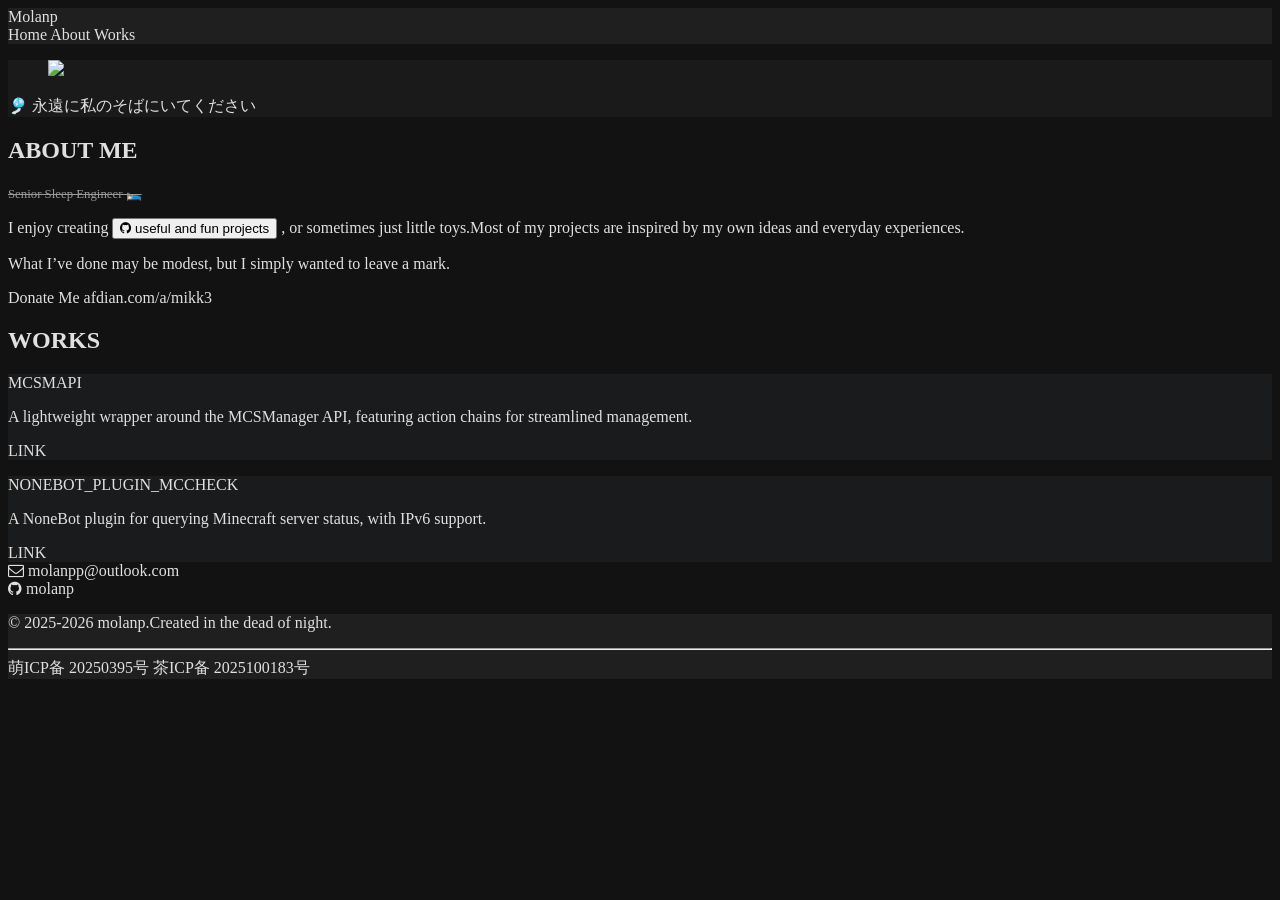
==== index.html @ 1d0974db "Fixed homepage layout issues" ====
<!DOCTYPE html>
<html lang="zh">

<head>
  <meta charset="UTF-8">
  <meta name="viewport" content="width=device-width, initial-scale=1">
  <title>Molanp's Homepage</title>
  <meta name="description" content="小依的个人主页.molanp's personal homepage" />
  <meta name="keywords" content="小依, 全栈, 宅属性, molanp" />
  <meta name="author" content="molanp" />
  <meta name="language" content="en-us" />
  <link rel="canonical" href="https://awkchan.top/" />
  <link href="//cdnjs.cloudflare.com/ajax/libs/bulma/1.0.4/css/bulma.min.css" rel="stylesheet">
  <link rel="stylesheet" href="//cdnjs.cloudflare.com/ajax/libs/font-awesome/4.7.0/css/font-awesome.min.css">
  <style>
    body {
      background-color: #121212;
      color: #e0e0e0;
    }
    .navbar, #navbar, .footer {
      background-color: #1f1f1f;
    }
    .navbar-item, .navbar-link {
      color: #e0e0e0 !important;
    }
    .hero {
      background-color: #1a1a1a;
    }
    .card {
      background: #1a1b1c;
      color: #e0e0e0;
    }
    .box {
      background-color: #1f1f1f;
      color: #e0e0e0;
    }
    p:hover {
      transform: rotate(1deg);
    }
    del {
      color: #999999;
      font-size: 0.8rem;
    }
    .button {
      vertical-align: text-medium;
    }
    a {
      color: inherit;
      text-decoration: inherit;
    }
  </style>
</head>

<body class="has-navbar-fixed-top">
  <nav class="navbar is-transparent is-fixed-top">
    <div class="navbar-brand">
      <span class="navbar-item">Molanp</span>
      <div class="navbar-burger js-burger" data-target="navbar">
        <span></span><span></span><span></span>
      </div>
    </div>
    <div id="navbar" class="navbar-menu">
      <div class="navbar-start">
        <a class="navbar-item" href="#home">Home</a>
        <a class="navbar-item" href="#about">About</a>
        <a class="navbar-item" href="#works">Works</a>
      </div>
    </div>
  </nav>

  <!-- 首页 -->
  <section id="home" class="hero is-fullheight-with-navbar">
    <div class="hero-body">
      <div class="container has-text-centered">
        <figure class="image is-128x128 is-inline-block">
          <img class="is-rounded" src="https://avatars.githubusercontent.com/u/104612722">
        </figure>
        <p class="has-text-grey-light">🎐  永遠に私のそばにいてください</p>
      </div>
    </div>
  </section>

  <!-- 关于我 -->
  <section id="about" class="section">
    <div class="container content">
      <h2 class="title has-text-light">ABOUT ME</h2>
      <p><del>Senior Sleep Engineer 🛌</del></p>
      <p>I enjoy creating
      <button class="button is-dark is-small">
        <span class="icon">
          <i class="fa fa-github"></i>
        </span>
        <a href="https://github.com/molanp?tab=repositories">useful and fun projects</a>
      </button>
      , or sometimes just little toys.Most of my projects are inspired by my own ideas and everyday experiences.</p>
      <p>What I’ve done may be modest, but I simply wanted to leave a mark.</p>
      <p>
        <span class="tag is-dark">Donate Me&nbsp;<a href="//afdian.com/a/mikk3">afdian.com/a/mikk3</a></span>
      </p>
    </div>
  </section>

  <section id="works" class="section">
    <div class="container content">
      <h2 class="title has-text-light">WORKS</h2>
      <div class="columns is-multiline">
        <div class="column is-one-third">
          <div class="card">
            <div class="card-content">
              <p class="title is-6 has-text-light">MCSMAPI</p>
              <p class="has-text-grey-light">A lightweight wrapper around the MCSManager API, featuring action chains for streamlined management.</p>
            </div>
            <footer class="card-footer">
              <a href="//github.com/molanp/mcsmapi" class="card-footer-item">LINK</a>
            </footer>
          </div>
        </div>
        <div class="column is-one-third">
          <div class="card">
            <div class="card-content">
              <p class="title is-6 has-text-light">NONEBOT_PLUGIN_MCCHECK</p>
              <p class="has-text-grey-light">A NoneBot plugin for querying Minecraft server status, with IPv6 support.</p>
            </div>
            <footer class="card-footer">
              <a href="//github.com/molanp/nonebot_plugin_mccheck" class="card-footer-item">LINK</a>
            </footer>
          </div>
        </div>
      </div>
    </div>
  </section>

  <section class="section">
    <div class="container">
        <span class="icon-text">
          <span class="icon">
            <i class="fa fa-envelope-o"></i>
          </span>
          <a href="mailto:molanpp@outlook.com">molanpp@outlook.com</a>
        </span>
        <br>
        <span class="icon-text">
          <span class="icon">
            <i class="fa fa-github"></i>
          </span>
          <a href="//github.com/molanp">molanp</a>
        </span>
    </div>
  </section>

  <!-- Footer -->
  <footer class="footer">
    <div class="content is-small has-text-centered">
      <p>© 2025-2026 molanp.Created in the dead of night.</p>
      <hr>
      <a
          href="//icp.gov.moe/?keyword=20250395"
          target="_blank"
          rel="noopener"
          class="underline"
          >萌ICP备 20250395号</a
        >
        <a
          href="//icp.redcha.cn/beian/ICP-2025100183.html"
          target="_blank"
          rel="noopener"
          class="underline"
          >茶ICP备 2025100183号</a
        >
    </div>
  </footer>

  <script>
    document.addEventListener('DOMContentLoaded', () => {
      const $navbarBurgers = Array.prototype.slice.call(document.querySelectorAll('.navbar-burger'), 0);
      $navbarBurgers.forEach(el => {
        el.addEventListener('click', () => {
          const target = el.dataset.target;
          const $target = document.getElementById(target);
          el.classList.toggle('is-active');
          $target.classList.toggle('is-active');
        });
      });
    });
  </script>
</body>
</html>
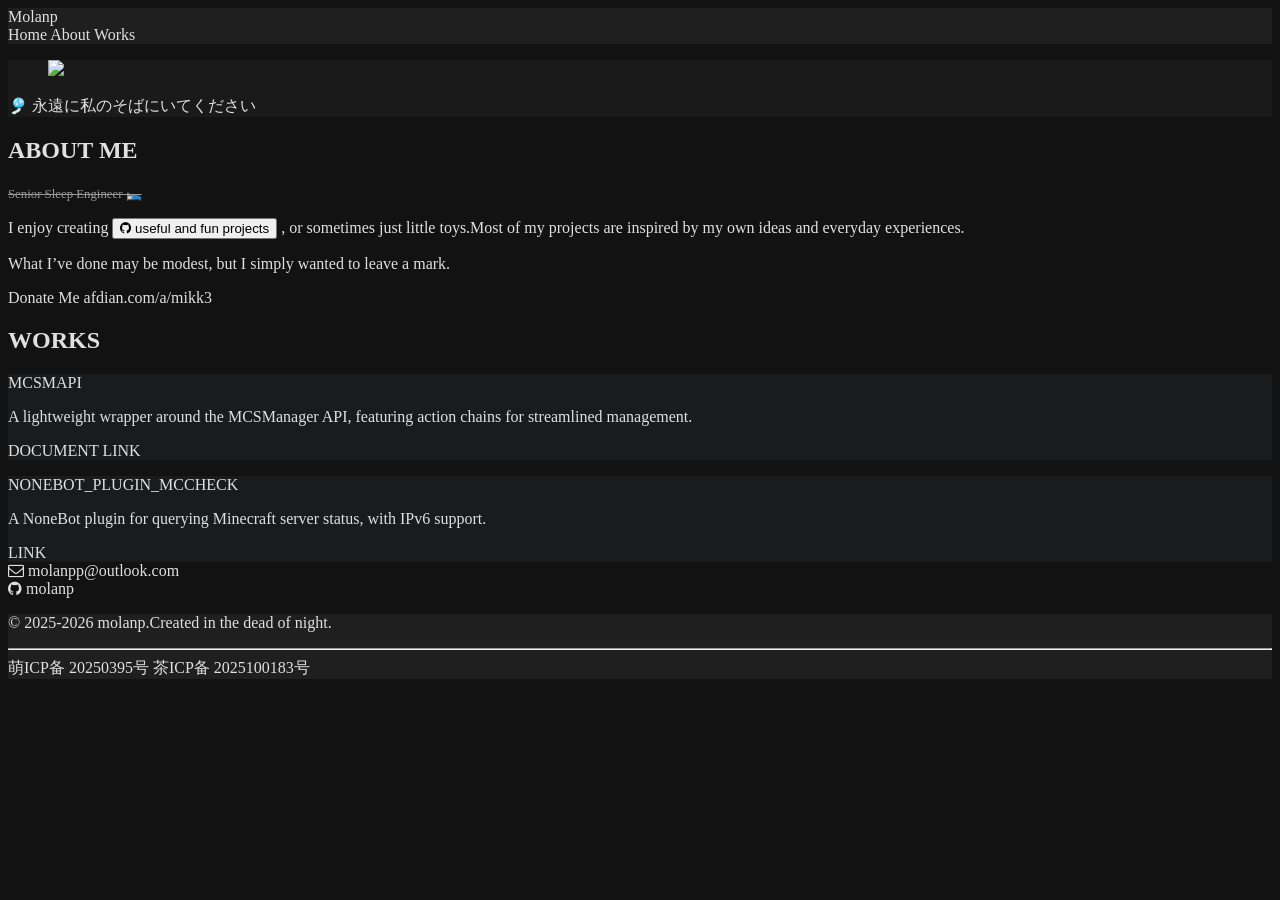
==== commit d2f80ffd: "Add document links and modify link redirection methods." ====
--- a/index.html
+++ b/index.html
@@ -90,12 +90,12 @@
         <span class="icon">
           <i class="fa fa-github"></i>
         </span>
-        <a href="https://github.com/molanp?tab=repositories">useful and fun projects</a>
+        <a href="https://github.com/molanp?tab=repositories" target="_blank">useful and fun projects</a>
       </button>
       , or sometimes just little toys.Most of my projects are inspired by my own ideas and everyday experiences.</p>
       <p>What I’ve done may be modest, but I simply wanted to leave a mark.</p>
       <p>
-        <span class="tag is-dark">Donate Me&nbsp;<a href="//afdian.com/a/mikk3">afdian.com/a/mikk3</a></span>
+        <span class="tag is-dark">Donate Me&nbsp;<a href="//afdian.com/a/mikk3" target="_blank" rel="noopener">afdian.com/a/mikk3</a></span>
       </p>
     </div>
   </section>
@@ -111,7 +111,8 @@
               <p class="has-text-grey-light">A lightweight wrapper around the MCSManager API, featuring action chains for streamlined management.</p>
             </div>
             <footer class="card-footer">
-              <a href="//github.com/molanp/mcsmapi" class="card-footer-item">LINK</a>
+              <a href="//mcsmapi.awkchan.top" target="_blank" class="card-footer-item">DOCUMENT</a>
+              <a href="//github.com/molanp/mcsmapi" target="_blank" class="card-footer-item">LINK</a>
             </footer>
           </div>
         </div>
@@ -122,7 +123,7 @@
               <p class="has-text-grey-light">A NoneBot plugin for querying Minecraft server status, with IPv6 support.</p>
             </div>
             <footer class="card-footer">
-              <a href="//github.com/molanp/nonebot_plugin_mccheck" class="card-footer-item">LINK</a>
+              <a href="//github.com/molanp/nonebot_plugin_mccheck" target="_blank" class="card-footer-item">LINK</a>
             </footer>
           </div>
         </div>
@@ -143,7 +144,7 @@
           <span class="icon">
             <i class="fa fa-github"></i>
           </span>
-          <a href="//github.com/molanp">molanp</a>
+          <a href="//github.com/molanp" target="_blank">molanp</a>
         </span>
     </div>
   </section>
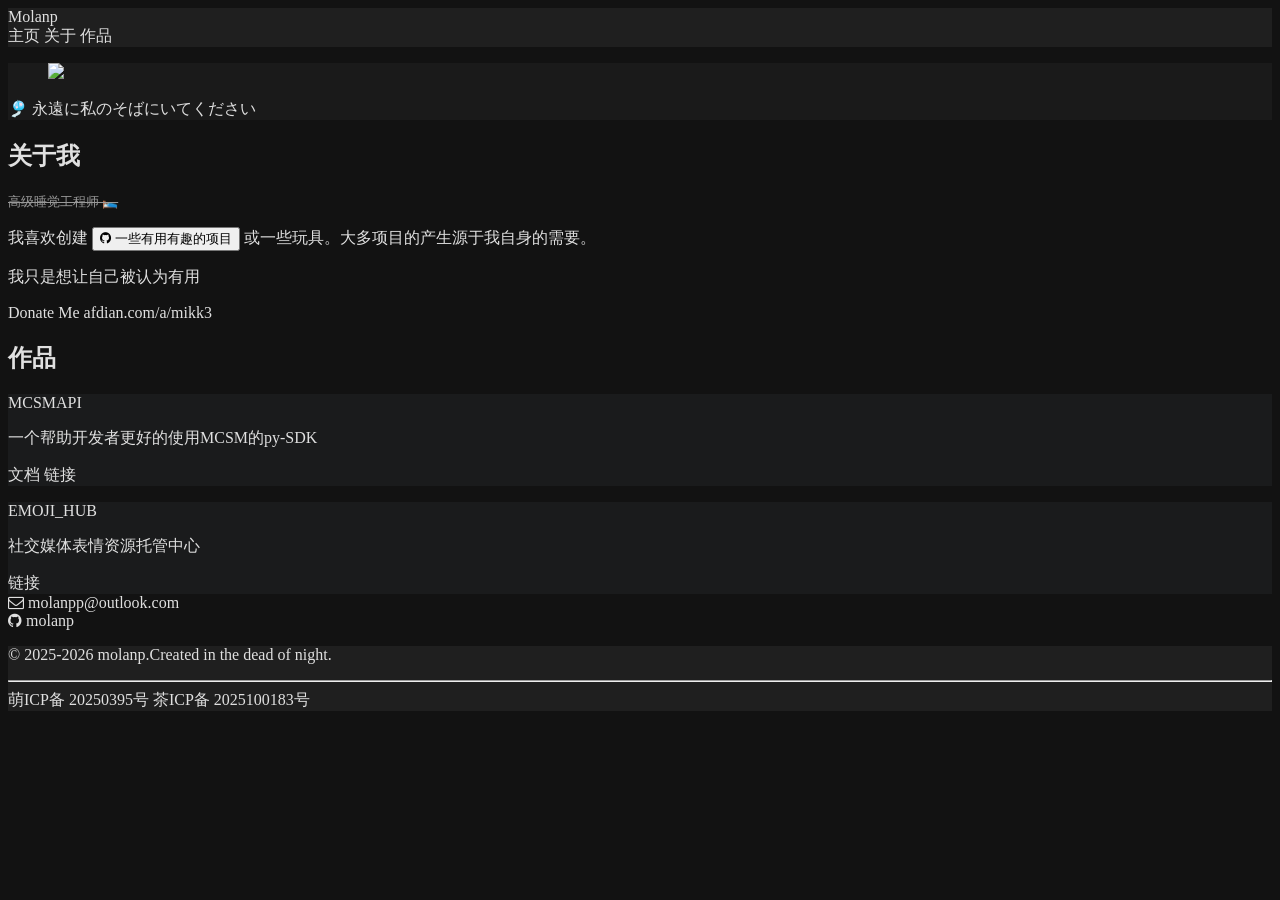
==== commit 27032f3b: "update index.html" ====
--- a/index.html
+++ b/index.html
@@ -61,9 +61,9 @@
     </div>
     <div id="navbar" class="navbar-menu">
       <div class="navbar-start">
-        <a class="navbar-item" href="#home">Home</a>
-        <a class="navbar-item" href="#about">About</a>
-        <a class="navbar-item" href="#works">Works</a>
+        <a class="navbar-item" href="#home">主页</a>
+        <a class="navbar-item" href="#about">关于</a>
+        <a class="navbar-item" href="#works">作品</a>
       </div>
     </div>
   </nav>
@@ -83,17 +83,17 @@
   <!-- 关于我 -->
   <section id="about" class="section">
     <div class="container content">
-      <h2 class="title has-text-light">ABOUT ME</h2>
-      <p><del>Senior Sleep Engineer 🛌</del></p>
-      <p>I enjoy creating
+      <h2 class="title has-text-light">关于我</h2>
+      <p><del>高级睡觉工程师 🛌</del></p>
+      <p>我喜欢创建
       <button class="button is-dark is-small">
         <span class="icon">
           <i class="fa fa-github"></i>
         </span>
-        <a href="https://github.com/molanp?tab=repositories" target="_blank">useful and fun projects</a>
+        <a href="https://github.com/molanp?tab=repositories" target="_blank">一些有用有趣的项目</a>
       </button>
-      , or sometimes just little toys.Most of my projects are inspired by my own ideas and everyday experiences.</p>
-      <p>What I’ve done may be modest, but I simply wanted to leave a mark.</p>
+      或一些玩具。大多项目的产生源于我自身的需要。</p>
+      <p>我只是想让自己被认为有用</p>
       <p>
         <span class="tag is-dark">Donate Me&nbsp;<a href="//afdian.com/a/mikk3" target="_blank" rel="noopener">afdian.com/a/mikk3</a></span>
       </p>
@@ -102,31 +102,31 @@
 
   <section id="works" class="section">
     <div class="container content">
-      <h2 class="title has-text-light">WORKS</h2>
+      <h2 class="title has-text-light">作品</h2>
       <div class="columns is-multiline">
         <div class="column is-one-third">
           <div class="card">
             <div class="card-content">
               <p class="title is-6 has-text-light">MCSMAPI</p>
-              <p class="has-text-grey-light">A lightweight wrapper around the MCSManager API, featuring action chains for streamlined management.</p>
+              <p class="has-text-grey-light">一个帮助开发者更好的使用MCSM的py-SDK</p>
             </div>
             <footer class="card-footer">
-              <a href="//mcsmapi.awkchan.top" target="_blank" class="card-footer-item">DOCUMENT</a>
-              <a href="//github.com/molanp/mcsmapi" target="_blank" class="card-footer-item">LINK</a>
+              <a href="//mcsmapi.awkchan.top" target="_blank" class="card-footer-item">文档</a>
+              <a href="//github.com/molanp/mcsmapi" target="_blank" class="card-footer-item">链接</a>
             </footer>
           </div>
         </div>
         <div class="column is-one-third">
-          <div class="card">
-            <div class="card-content">
-              <p class="title is-6 has-text-light">NONEBOT_PLUGIN_MCCHECK</p>
-              <p class="has-text-grey-light">A NoneBot plugin for querying Minecraft server status, with IPv6 support.</p>
-            </div>
-            <footer class="card-footer">
-              <a href="//github.com/molanp/nonebot_plugin_mccheck" target="_blank" class="card-footer-item">LINK</a>
-            </footer>
-          </div>
-        </div>
+  <div class="card">
+    <div class="card-content">
+      <p class="title is-6 has-text-light">EMOJI_HUB</p>
+      <p class="has-text-grey-light">社交媒体表情资源托管中心</p>
+    </div>
+    <footer class="card-footer">
+      <a href="//emoji.awkchan.top.com/" target="_blank" class="card-footer-item">链接</a>
+    </footer>
+  </div>
+</div>
       </div>
     </div>
   </section>
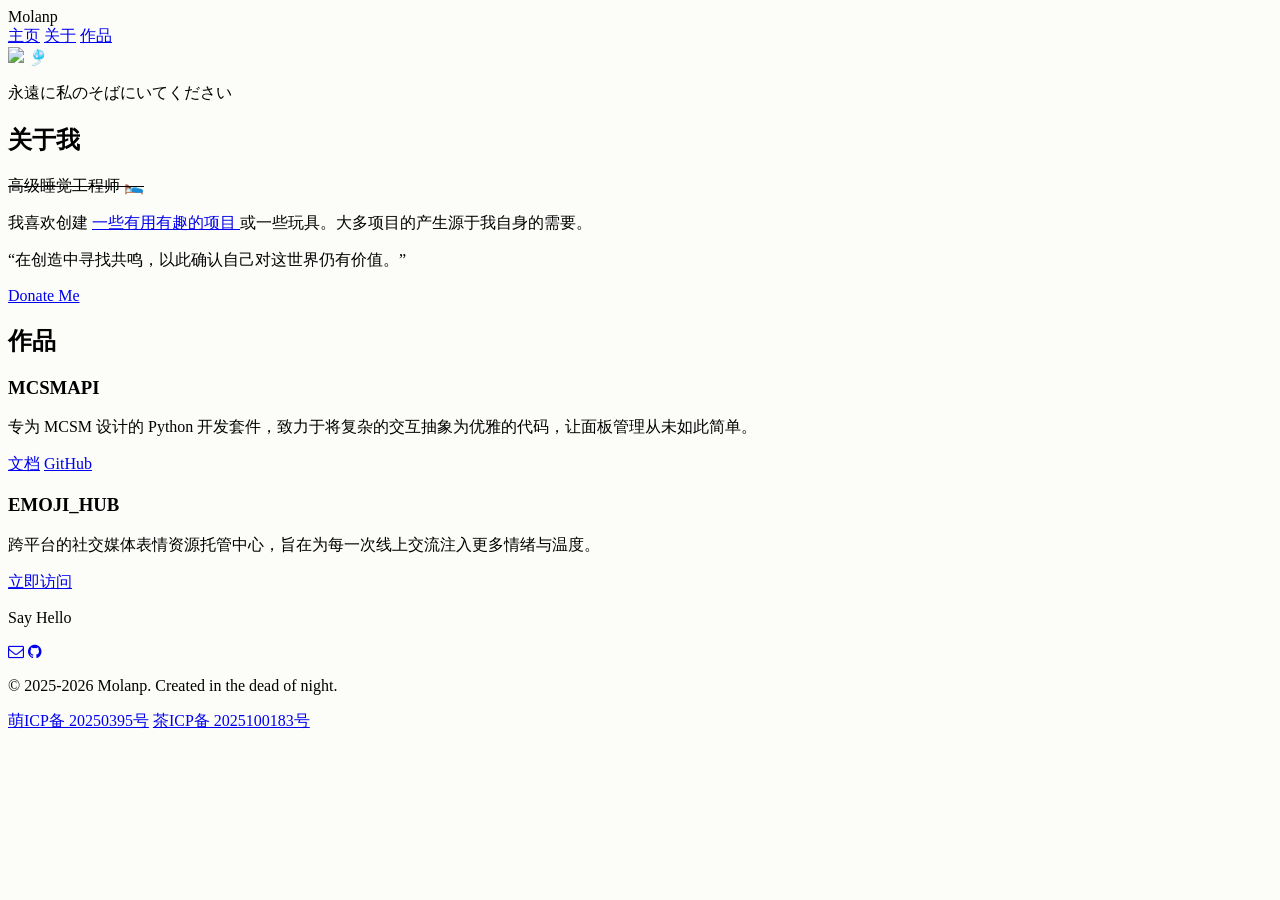
==== commit 0dd5d900: "使用tailwindcss重构" ====
--- a/index.html
+++ b/index.html
@@ -1,188 +1,122 @@
 <!DOCTYPE html>
-<html lang="zh">
+<html lang="zh" class="scroll-smooth">
 
 <head>
   <meta charset="UTF-8">
   <meta name="viewport" content="width=device-width, initial-scale=1">
   <title>Molanp's Homepage</title>
-  <meta name="description" content="小依的个人主页.molanp's personal homepage" />
-  <meta name="keywords" content="小依, 全栈, 宅属性, molanp" />
+
+  <meta name="description" content="小依的个人主页" />
   <meta name="author" content="molanp" />
-  <meta name="language" content="en-us" />
-  <link rel="canonical" href="https://awkchan.top/" />
-  <link href="//cdnjs.cloudflare.com/ajax/libs/bulma/1.0.4/css/bulma.min.css" rel="stylesheet">
+  <link rel="icon" href="https://avatars.githubusercontent.com/u/104612722">
+
+  <script src="https://cdn.tailwindcss.com"></script>
   <link rel="stylesheet" href="//cdnjs.cloudflare.com/ajax/libs/font-awesome/4.7.0/css/font-awesome.min.css">
+
+  <script>
+    // 这里的配置让 Tailwind 支持系统的深色模式切换
+    tailwind.config = {
+      darkMode: 'media', // 自动跟随系统设置
+    }
+  </script>
+
   <style>
-    body {
-      background-color: #121212;
-      color: #e0e0e0;
+    /* 基础背景色，确保在加载 Tailwind 前不闪白 */
+    body { background-color: #fcfcf9; transition: background-color 0.3s ease; }
+    @media (prefers-color-scheme: dark) {
+      body { background-color: #0f172a; }
     }
-    .navbar, #navbar, .footer {
-      background-color: #1f1f1f;
-    }
-    .navbar-item, .navbar-link {
-      color: #e0e0e0 !important;
-    }
-    .hero {
-      background-color: #1a1a1a;
-    }
-    .card {
-      background: #1a1b1c;
-      color: #e0e0e0;
-    }
-    .box {
-      background-color: #1f1f1f;
-      color: #e0e0e0;
-    }
-    p:hover {
-      transform: rotate(1deg);
-    }
-    del {
-      color: #999999;
-      font-size: 0.8rem;
-    }
-    .button {
-      vertical-align: text-medium;
-    }
-    a {
-      color: inherit;
-      text-decoration: inherit;
-    }
+    .soft-card { transition: all 0.3s ease; }
   </style>
 </head>
 
-<body class="has-navbar-fixed-top">
-  <nav class="navbar is-transparent is-fixed-top">
-    <div class="navbar-brand">
-      <span class="navbar-item">Molanp</span>
-      <div class="navbar-burger js-burger" data-target="navbar">
-        <span></span><span></span><span></span>
-      </div>
-    </div>
-    <div id="navbar" class="navbar-menu">
-      <div class="navbar-start">
-        <a class="navbar-item" href="#home">主页</a>
-        <a class="navbar-item" href="#about">关于</a>
-        <a class="navbar-item" href="#works">作品</a>
+<body class="antialiased text-slate-700 dark:text-slate-300 bg-[#fcfcf9] dark:bg-slate-950">
+
+  <nav class="fixed top-0 w-full z-50 bg-white/80 dark:bg-slate-900/80 backdrop-blur-md border-b border-gray-100 dark:border-slate-800">
+    <div class="max-w-4xl mx-auto px-6 h-16 flex items-center justify-between">
+      <span class="text-xl font-bold text-slate-800 dark:text-slate-100 tracking-tight">Molanp</span>
+      <div class="flex space-x-6 text-sm font-medium">
+        <a href="#home" class="hover:text-sky-500 dark:hover:text-sky-400 transition-colors">主页</a>
+        <a href="#about" class="hover:text-sky-500 dark:hover:text-sky-400 transition-colors">关于</a>
+        <a href="#works" class="hover:text-sky-500 dark:hover:text-sky-400 transition-colors">作品</a>
       </div>
     </div>
   </nav>
 
-  <!-- 首页 -->
-  <section id="home" class="hero is-fullheight-with-navbar">
-    <div class="hero-body">
-      <div class="container has-text-centered">
-        <figure class="image is-128x128 is-inline-block">
-          <img class="is-rounded" src="https://avatars.githubusercontent.com/u/104612722">
-        </figure>
-        <p class="has-text-grey-light">🎐  永遠に私のそばにいてください</p>
+  <section id="home" class="pt-32 pb-16 flex flex-col items-center">
+    <div class="relative group">
+      <img class="w-24 h-24 rounded-full border-4 border-white dark:border-slate-800 shadow-xl" src="https://avatars.githubusercontent.com/u/104612722">
+      <span class="absolute -bottom-1 -right-1 text-2xl group-hover:scale-110 transition-transform">🎐</span>
+    </div>
+    <p class="mt-6 text-slate-400 dark:text-slate-500 text-sm tracking-widest font-light italic">永遠に私のそばにいてください</p>
+  </section>
+
+  <section id="about" class="max-w-2xl mx-auto px-6 py-8">
+    <div class="soft-card bg-white dark:bg-slate-900 p-8 md:p-10 rounded-[2rem] shadow-sm border border-gray-50 dark:border-slate-800">
+      <h2 class="text-2xl font-bold text-slate-800 dark:text-slate-100 mb-6 flex items-center">
+        <span class="w-8 h-1.5 bg-sky-400 dark:bg-sky-500 rounded-full mr-3"></span>关于我
+      </h2>
+      <div class="space-y-4 text-slate-600 dark:text-slate-400 leading-relaxed">
+        <p><del class="text-slate-300 dark:text-slate-600 italic text-sm">高级睡觉工程师 🛌</del></p>
+        <p>
+          我喜欢创建 
+          <a href="https://github.com/molanp?tab=repositories" target="_blank" class="text-sky-500 dark:text-sky-400 font-semibold underline decoration-sky-100 dark:decoration-sky-900/50 underline-offset-4 hover:decoration-sky-400 transition-all">
+            一些有用有趣的项目
+          </a> 
+          或一些玩具。大多项目的产生源于我自身的需要。
+        </p>
+        <p class="pt-4 text-slate-400 dark:text-slate-500 text-sm border-t border-gray-50 dark:border-slate-800/50 italic font-light">
+          “在创造中寻找共鸣，以此确认自己对这世界仍有价值。”
+        </p>
+        <div class="pt-4">
+          <a href="//afdian.com/a/mikk3" target="_blank" class="inline-block px-6 py-2 rounded-full bg-sky-50 dark:bg-sky-900/30 text-sky-600 dark:text-sky-400 text-xs font-bold hover:bg-sky-100 dark:hover:bg-sky-900/50 transition-colors">
+            Donate Me
+          </a>
+        </div>
       </div>
     </div>
   </section>
 
-  <!-- 关于我 -->
-  <section id="about" class="section">
-    <div class="container content">
-      <h2 class="title has-text-light">关于我</h2>
-      <p><del>高级睡觉工程师 🛌</del></p>
-      <p>我喜欢创建
-      <button class="button is-dark is-small">
-        <span class="icon">
-          <i class="fa fa-github"></i>
-        </span>
-        <a href="https://github.com/molanp?tab=repositories" target="_blank">一些有用有趣的项目</a>
-      </button>
-      或一些玩具。大多项目的产生源于我自身的需要。</p>
-      <p>我只是想让自己被认为有用</p>
-      <p>
-        <span class="tag is-dark">Donate Me&nbsp;<a href="//afdian.com/a/mikk3" target="_blank" rel="noopener">afdian.com/a/mikk3</a></span>
-      </p>
-    </div>
-  </section>
+  <section id="works" class="max-w-4xl mx-auto px-6 py-12">
+    <h2 class="text-2xl font-bold text-slate-800 dark:text-slate-100 mb-8 px-2 flex items-center">
+      <span class="w-8 h-1.5 bg-sky-400 dark:bg-sky-500 rounded-full mr-3"></span>作品
+    </h2>
+    <div class="grid md:grid-cols-2 gap-8">
+      <div class="soft-card bg-white dark:bg-slate-900 p-8 rounded-[2rem] group hover:-translate-y-1 transition-all border border-transparent hover:border-sky-100 dark:hover:border-sky-900/30 shadow-sm">
+        <h3 class="text-lg font-bold text-slate-800 dark:text-slate-100 mb-3 group-hover:text-sky-500 transition-colors">MCSMAPI</h3>
+        <p class="text-sm text-slate-500 dark:text-slate-400 leading-relaxed mb-6">专为 MCSM 设计的 Python 开发套件，致力于将复杂的交互抽象为优雅的代码，让面板管理从未如此简单。</p>
+        <div class="flex space-x-4">
+          <a href="//mcsmapi.awkchan.top" target="_blank" class="text-xs text-sky-500 dark:text-sky-400 font-bold hover:underline">文档</a>
+          <a href="//github.com/molanp/mcsmapi" target="_blank" class="text-xs text-sky-500 dark:text-sky-400 font-bold hover:underline">GitHub</a>
+        </div>
+      </div>
 
-  <section id="works" class="section">
-    <div class="container content">
-      <h2 class="title has-text-light">作品</h2>
-      <div class="columns is-multiline">
-        <div class="column is-one-third">
-          <div class="card">
-            <div class="card-content">
-              <p class="title is-6 has-text-light">MCSMAPI</p>
-              <p class="has-text-grey-light">一个帮助开发者更好的使用MCSM的py-SDK</p>
-            </div>
-            <footer class="card-footer">
-              <a href="//mcsmapi.awkchan.top" target="_blank" class="card-footer-item">文档</a>
-              <a href="//github.com/molanp/mcsmapi" target="_blank" class="card-footer-item">链接</a>
-            </footer>
-          </div>
+      <div class="soft-card bg-white dark:bg-slate-900 p-8 rounded-[2rem] group hover:-translate-y-1 transition-all border border-transparent hover:border-sky-100 dark:hover:border-sky-900/30 shadow-sm">
+        <h3 class="text-lg font-bold text-slate-800 dark:text-slate-100 mb-3 group-hover:text-sky-500 transition-colors">EMOJI_HUB</h3>
+        <p class="text-sm text-slate-500 dark:text-slate-400 leading-relaxed mb-6">跨平台的社交媒体表情资源托管中心，旨在为每一次线上交流注入更多情绪与温度。</p>
+        <div class="flex space-x-4">
+          <a href="//emoji.awkchan.top/" target="_blank" class="text-xs text-sky-500 dark:text-sky-400 font-bold hover:underline">立即访问</a>
         </div>
-        <div class="column is-one-third">
-  <div class="card">
-    <div class="card-content">
-      <p class="title is-6 has-text-light">EMOJI_HUB</p>
-      <p class="has-text-grey-light">社交媒体表情资源托管中心</p>
-    </div>
-    <footer class="card-footer">
-      <a href="//emoji.awkchan.top.com/" target="_blank" class="card-footer-item">链接</a>
-    </footer>
-  </div>
-</div>
       </div>
     </div>
   </section>
 
-  <section class="section">
-    <div class="container">
-        <span class="icon-text">
-          <span class="icon">
-            <i class="fa fa-envelope-o"></i>
-          </span>
-          <a href="mailto:molanpp@outlook.com">molanpp@outlook.com</a>
-        </span>
-        <br>
-        <span class="icon-text">
-          <span class="icon">
-            <i class="fa fa-github"></i>
-          </span>
-          <a href="//github.com/molanp" target="_blank">molanp</a>
-        </span>
+  <footer class="max-w-2xl mx-auto px-6 py-20 text-center">
+    <div class="space-y-4 mb-12">
+      <p class="text-xs text-slate-400 dark:text-slate-600 tracking-widest uppercase font-semibold">Say Hello</p>
+      <div class="flex justify-center space-x-8">
+        <a href="mailto:molanpp@outlook.com" class="text-slate-400 hover:text-sky-500 dark:hover:text-sky-400 transition-all scale-110 hover:scale-125"><i class="fa fa-envelope-o text-xl"></i></a>
+        <a href="//github.com/molanp" target="_blank" class="text-slate-400 hover:text-sky-500 dark:hover:text-sky-400 transition-all scale-110 hover:scale-125"><i class="fa fa-github text-xl"></i></a>
+      </div>
     </div>
-  </section>
-
-  <!-- Footer -->
-  <footer class="footer">
-    <div class="content is-small has-text-centered">
-      <p>© 2025-2026 molanp.Created in the dead of night.</p>
-      <hr>
-      <a
-          href="//icp.gov.moe/?keyword=20250395"
-          target="_blank"
-          rel="noopener"
-          class="underline"
-          >萌ICP备 20250395号</a
-        >
-        <a
-          href="//icp.redcha.cn/beian/ICP-2025100183.html"
-          target="_blank"
-          rel="noopener"
-          class="underline"
-          >茶ICP备 2025100183号</a
-        >
+    <div class="text-[11px] text-slate-300 dark:text-slate-700 space-y-2 font-medium">
+      <p>© 2025-2026 Molanp. Created in the dead of night.</p>
+      <div class="flex justify-center space-x-6">
+        <a href="//icp.gov.moe/?keyword=20250395" target="_blank" class="hover:text-sky-400 transition-colors">萌ICP备 20250395号</a>
+        <a href="//icp.redcha.cn/beian/ICP-2025100183.html" target="_blank" class="hover:text-sky-400 transition-colors">茶ICP备 2025100183号</a>
+      </div>
     </div>
   </footer>
 
-  <script>
-    document.addEventListener('DOMContentLoaded', () => {
-      const $navbarBurgers = Array.prototype.slice.call(document.querySelectorAll('.navbar-burger'), 0);
-      $navbarBurgers.forEach(el => {
-        el.addEventListener('click', () => {
-          const target = el.dataset.target;
-          const $target = document.getElementById(target);
-          el.classList.toggle('is-active');
-          $target.classList.toggle('is-active');
-        });
-      });
-    });
-  </script>
 </body>
-</html>+</html>
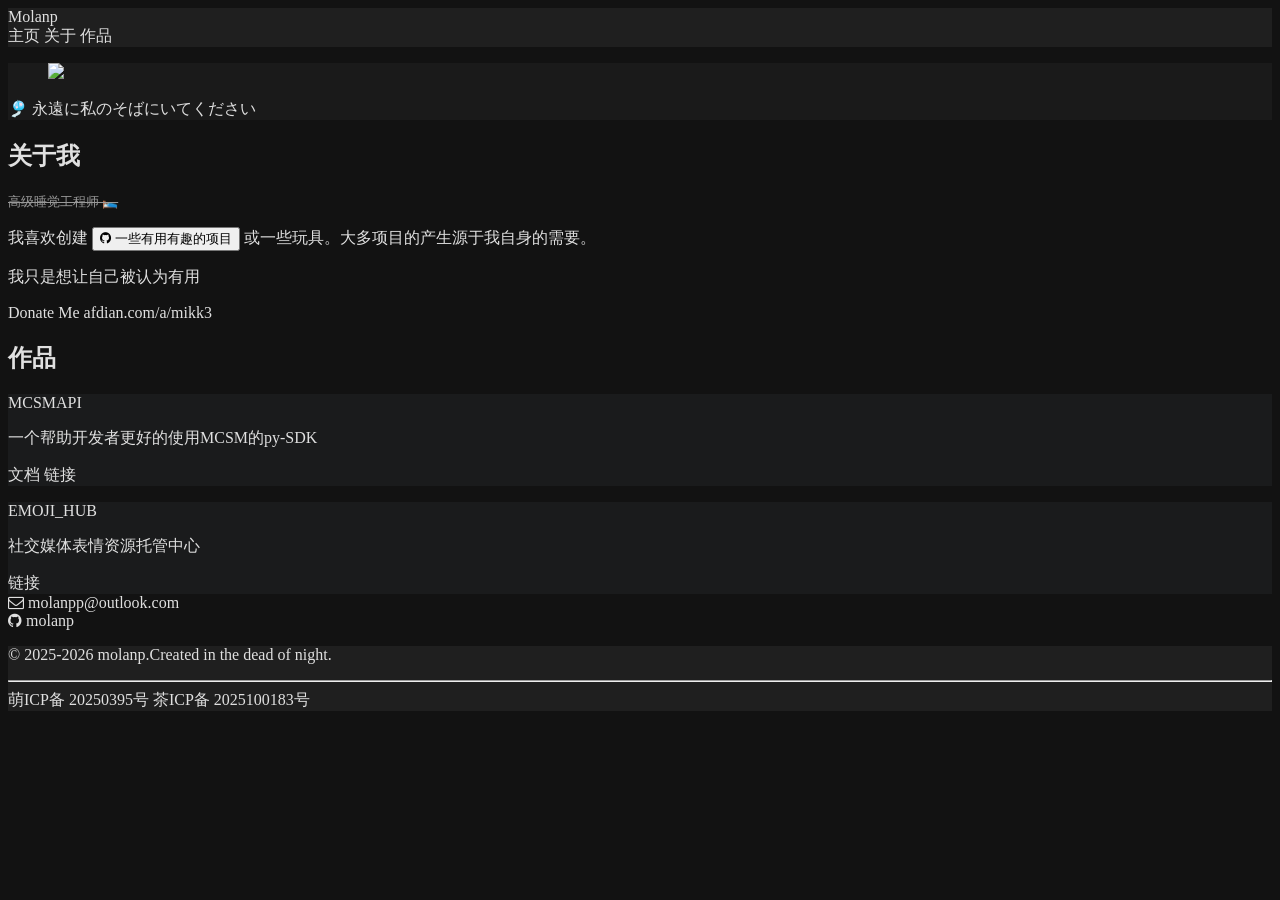
==== commit b61d468a: "update index.html" ====
--- a/index.html
+++ b/index.html
@@ -1,122 +1,166 @@
 <!DOCTYPE html>
-<html lang="zh" class="scroll-smooth">
-
+<html lang="zh">
 <head>
   <meta charset="UTF-8">
   <meta name="viewport" content="width=device-width, initial-scale=1">
   <title>Molanp's Homepage</title>
-
-  <meta name="description" content="小依的个人主页" />
+  <meta name="description" content="小依的个人主页.molanp's personal homepage" />
+  <meta name="keywords" content="小依, 全栈, 宅属性, molanp" />
   <meta name="author" content="molanp" />
-  <link rel="icon" href="https://avatars.githubusercontent.com/u/104612722">
-
-  <script src="https://cdn.tailwindcss.com"></script>
+  <meta name="language" content="en-us" />
+  <link rel="canonical" href="https://awkchan.top/" />
+  <link href="//cdnjs.cloudflare.com/ajax/libs/bulma/1.0.4/css/bulma.min.css" rel="stylesheet">
   <link rel="stylesheet" href="//cdnjs.cloudflare.com/ajax/libs/font-awesome/4.7.0/css/font-awesome.min.css">
-
-  <script>
-    // 这里的配置让 Tailwind 支持系统的深色模式切换
-    tailwind.config = {
-      darkMode: 'media', // 自动跟随系统设置
+  <style>
+    body {
+      background-color: #121212;
+      color: #e0e0e0;
     }
-  </script>
-
-  <style>
-    /* 基础背景色，确保在加载 Tailwind 前不闪白 */
-    body { background-color: #fcfcf9; transition: background-color 0.3s ease; }
-    @media (prefers-color-scheme: dark) {
-      body { background-color: #0f172a; }
+    .navbar, #navbar, .footer {
+      background-color: #1f1f1f;
     }
-    .soft-card { transition: all 0.3s ease; }
+    .navbar-item, .navbar-link {
+      color: #e0e0e0 !important;
+    }
+    .hero {
+      background-color: #1a1a1a;
+    }
+    .card {
+      background: #1a1b1c;
+      color: #e0e0e0;
+    }
+    .box {
+      background-color: #1f1f1f;
+      color: #e0e0e0;
+    }
+    p:hover {
+      transform: rotate(1deg);
+    }
+    del {
+      color: #999999;
+      font-size: 0.8rem;
+    }
+    .button {
+      vertical-align: text-medium;
+    }
+    a {
+      color: inherit;
+      text-decoration: inherit;
+    }
   </style>
 </head>
-
-<body class="antialiased text-slate-700 dark:text-slate-300 bg-[#fcfcf9] dark:bg-slate-950">
-
-  <nav class="fixed top-0 w-full z-50 bg-white/80 dark:bg-slate-900/80 backdrop-blur-md border-b border-gray-100 dark:border-slate-800">
-    <div class="max-w-4xl mx-auto px-6 h-16 flex items-center justify-between">
-      <span class="text-xl font-bold text-slate-800 dark:text-slate-100 tracking-tight">Molanp</span>
-      <div class="flex space-x-6 text-sm font-medium">
-        <a href="#home" class="hover:text-sky-500 dark:hover:text-sky-400 transition-colors">主页</a>
-        <a href="#about" class="hover:text-sky-500 dark:hover:text-sky-400 transition-colors">关于</a>
-        <a href="#works" class="hover:text-sky-500 dark:hover:text-sky-400 transition-colors">作品</a>
+<body class="has-navbar-fixed-top">
+  <nav class="navbar is-transparent is-fixed-top">
+    <div class="navbar-brand">
+      <span class="navbar-item">Molanp</span>
+      <div class="navbar-burger js-burger" data-target="navbar">
+        <span></span><span></span><span></span>
+      </div>
+    </div>
+    <div id="navbar" class="navbar-menu">
+      <div class="navbar-start">
+        <a class="navbar-item" href="#home">主页</a>
+        <a class="navbar-item" href="#about">关于</a>
+        <a class="navbar-item" href="#works">作品</a>
       </div>
     </div>
   </nav>
-
-  <section id="home" class="pt-32 pb-16 flex flex-col items-center">
-    <div class="relative group">
-      <img class="w-24 h-24 rounded-full border-4 border-white dark:border-slate-800 shadow-xl" src="https://avatars.githubusercontent.com/u/104612722">
-      <span class="absolute -bottom-1 -right-1 text-2xl group-hover:scale-110 transition-transform">🎐</span>
+  <!-- 首页 -->
+  <section id="home" class="hero is-fullheight-with-navbar">
+    <div class="hero-body">
+      <div class="container has-text-centered">
+        <figure class="image is-128x128 is-inline-block">
+          <img class="is-rounded" src="https://avatars.githubusercontent.com/u/104612722">
+        </figure>
+        <p class="has-text-grey-light">🎐 永遠に私のそばにいてください</p>
+      </div>
     </div>
-    <p class="mt-6 text-slate-400 dark:text-slate-500 text-sm tracking-widest font-light italic">永遠に私のそばにいてください</p>
   </section>
-
-  <section id="about" class="max-w-2xl mx-auto px-6 py-8">
-    <div class="soft-card bg-white dark:bg-slate-900 p-8 md:p-10 rounded-[2rem] shadow-sm border border-gray-50 dark:border-slate-800">
-      <h2 class="text-2xl font-bold text-slate-800 dark:text-slate-100 mb-6 flex items-center">
-        <span class="w-8 h-1.5 bg-sky-400 dark:bg-sky-500 rounded-full mr-3"></span>关于我
-      </h2>
-      <div class="space-y-4 text-slate-600 dark:text-slate-400 leading-relaxed">
-        <p><del class="text-slate-300 dark:text-slate-600 italic text-sm">高级睡觉工程师 🛌</del></p>
-        <p>
-          我喜欢创建 
-          <a href="https://github.com/molanp?tab=repositories" target="_blank" class="text-sky-500 dark:text-sky-400 font-semibold underline decoration-sky-100 dark:decoration-sky-900/50 underline-offset-4 hover:decoration-sky-400 transition-all">
-            一些有用有趣的项目
-          </a> 
-          或一些玩具。大多项目的产生源于我自身的需要。
-        </p>
-        <p class="pt-4 text-slate-400 dark:text-slate-500 text-sm border-t border-gray-50 dark:border-slate-800/50 italic font-light">
-          “在创造中寻找共鸣，以此确认自己对这世界仍有价值。”
-        </p>
-        <div class="pt-4">
-          <a href="//afdian.com/a/mikk3" target="_blank" class="inline-block px-6 py-2 rounded-full bg-sky-50 dark:bg-sky-900/30 text-sky-600 dark:text-sky-400 text-xs font-bold hover:bg-sky-100 dark:hover:bg-sky-900/50 transition-colors">
-            Donate Me
-          </a>
+  <!-- 关于我 -->
+  <section id="about" class="section">
+    <div class="container content">
+      <h2 class="title has-text-light">关于我</h2>
+      <p><del>高级睡觉工程师 🛌</del></p>
+      <p>我喜欢创建 <button class="button is-dark is-small">
+          <span class="icon">
+            <i class="fa fa-github"></i>
+          </span>
+          <a href="https://github.com/molanp?tab=repositories" target="_blank">一些有用有趣的项目</a>
+        </button> 或一些玩具。大多项目的产生源于我自身的需要。</p>
+      <p>我只是想让自己被认为有用</p>
+      <p>
+        <span class="tag is-dark">Donate Me&nbsp;<a href="//afdian.com/a/mikk3" target="_blank" rel="noopener">afdian.com/a/mikk3</a></span>
+      </p>
+    </div>
+  </section>
+  <section id="works" class="section">
+    <div class="container content">
+      <h2 class="title has-text-light">作品</h2>
+      <div class="columns is-multiline">
+        <div class="column is-one-third">
+          <div class="card">
+            <div class="card-content">
+              <p class="title is-6 has-text-light">MCSMAPI</p>
+              <p class="has-text-grey-light">一个帮助开发者更好的使用MCSM的py-SDK</p>
+            </div>
+            <footer class="card-footer">
+              <a href="//mcsmapi.awkchan.top" target="_blank" class="card-footer-item">文档</a>
+              <a href="//github.com/molanp/mcsmapi" target="_blank" class="card-footer-item">链接</a>
+            </footer>
+          </div>
+        </div>
+        <div class="column is-one-third">
+          <div class="card">
+            <div class="card-content">
+              <p class="title is-6 has-text-light">EMOJI_HUB</p>
+              <p class="has-text-grey-light">社交媒体表情资源托管中心</p>
+            </div>
+            <footer class="card-footer">
+              <a href="//emoji.awkchan.top/" target="_blank" class="card-footer-item">链接</a>
+            </footer>
+          </div>
         </div>
       </div>
     </div>
   </section>
-
-  <section id="works" class="max-w-4xl mx-auto px-6 py-12">
-    <h2 class="text-2xl font-bold text-slate-800 dark:text-slate-100 mb-8 px-2 flex items-center">
-      <span class="w-8 h-1.5 bg-sky-400 dark:bg-sky-500 rounded-full mr-3"></span>作品
-    </h2>
-    <div class="grid md:grid-cols-2 gap-8">
-      <div class="soft-card bg-white dark:bg-slate-900 p-8 rounded-[2rem] group hover:-translate-y-1 transition-all border border-transparent hover:border-sky-100 dark:hover:border-sky-900/30 shadow-sm">
-        <h3 class="text-lg font-bold text-slate-800 dark:text-slate-100 mb-3 group-hover:text-sky-500 transition-colors">MCSMAPI</h3>
-        <p class="text-sm text-slate-500 dark:text-slate-400 leading-relaxed mb-6">专为 MCSM 设计的 Python 开发套件，致力于将复杂的交互抽象为优雅的代码，让面板管理从未如此简单。</p>
-        <div class="flex space-x-4">
-          <a href="//mcsmapi.awkchan.top" target="_blank" class="text-xs text-sky-500 dark:text-sky-400 font-bold hover:underline">文档</a>
-          <a href="//github.com/molanp/mcsmapi" target="_blank" class="text-xs text-sky-500 dark:text-sky-400 font-bold hover:underline">GitHub</a>
-        </div>
-      </div>
-
-      <div class="soft-card bg-white dark:bg-slate-900 p-8 rounded-[2rem] group hover:-translate-y-1 transition-all border border-transparent hover:border-sky-100 dark:hover:border-sky-900/30 shadow-sm">
-        <h3 class="text-lg font-bold text-slate-800 dark:text-slate-100 mb-3 group-hover:text-sky-500 transition-colors">EMOJI_HUB</h3>
-        <p class="text-sm text-slate-500 dark:text-slate-400 leading-relaxed mb-6">跨平台的社交媒体表情资源托管中心，旨在为每一次线上交流注入更多情绪与温度。</p>
-        <div class="flex space-x-4">
-          <a href="//emoji.awkchan.top/" target="_blank" class="text-xs text-sky-500 dark:text-sky-400 font-bold hover:underline">立即访问</a>
-        </div>
-      </div>
+  <section class="section">
+    <div class="container">
+      <span class="icon-text">
+        <span class="icon">
+          <i class="fa fa-envelope-o"></i>
+        </span>
+        <a href="mailto:molanpp@outlook.com">molanpp@outlook.com</a>
+      </span>
+      <br>
+      <span class="icon-text">
+        <span class="icon">
+          <i class="fa fa-github"></i>
+        </span>
+        <a href="//github.com/molanp" target="_blank">molanp</a>
+      </span>
     </div>
   </section>
-
-  <footer class="max-w-2xl mx-auto px-6 py-20 text-center">
-    <div class="space-y-4 mb-12">
-      <p class="text-xs text-slate-400 dark:text-slate-600 tracking-widest uppercase font-semibold">Say Hello</p>
-      <div class="flex justify-center space-x-8">
-        <a href="mailto:molanpp@outlook.com" class="text-slate-400 hover:text-sky-500 dark:hover:text-sky-400 transition-all scale-110 hover:scale-125"><i class="fa fa-envelope-o text-xl"></i></a>
-        <a href="//github.com/molanp" target="_blank" class="text-slate-400 hover:text-sky-500 dark:hover:text-sky-400 transition-all scale-110 hover:scale-125"><i class="fa fa-github text-xl"></i></a>
-      </div>
-    </div>
-    <div class="text-[11px] text-slate-300 dark:text-slate-700 space-y-2 font-medium">
-      <p>© 2025-2026 Molanp. Created in the dead of night.</p>
-      <div class="flex justify-center space-x-6">
-        <a href="//icp.gov.moe/?keyword=20250395" target="_blank" class="hover:text-sky-400 transition-colors">萌ICP备 20250395号</a>
-        <a href="//icp.redcha.cn/beian/ICP-2025100183.html" target="_blank" class="hover:text-sky-400 transition-colors">茶ICP备 2025100183号</a>
-      </div>
+  <!-- Footer -->
+  <footer class="footer">
+    <div class="content is-small has-text-centered">
+      <p>© 2025-2026 molanp.Created in the dead of night.</p>
+      <hr>
+      <a href="//icp.gov.moe/?keyword=20250395" target="_blank" rel="noopener" class="underline">萌ICP备 20250395号</a>
+      <a href="//icp.redcha.cn/beian/ICP-2025100183.html" target="_blank" rel="noopener" class="underline">茶ICP备 2025100183号</a>
     </div>
   </footer>
-
+  <script>
+    document.addEventListener('DOMContentLoaded', () => {
+      const $navbarBurgers = Array.prototype.slice.call(document.querySelectorAll('.navbar-burger'), 0);
+      $navbarBurgers.forEach(el => {
+        el.addEventListener('click', () => {
+          const target = el.dataset.target;
+          const $target = document.getElementById(target);
+          el.classList.toggle('is-active');
+          $target.classList.toggle('is-active');
+        });
+      });
+    });
+  </script>
 </body>
-</html>
+</html>
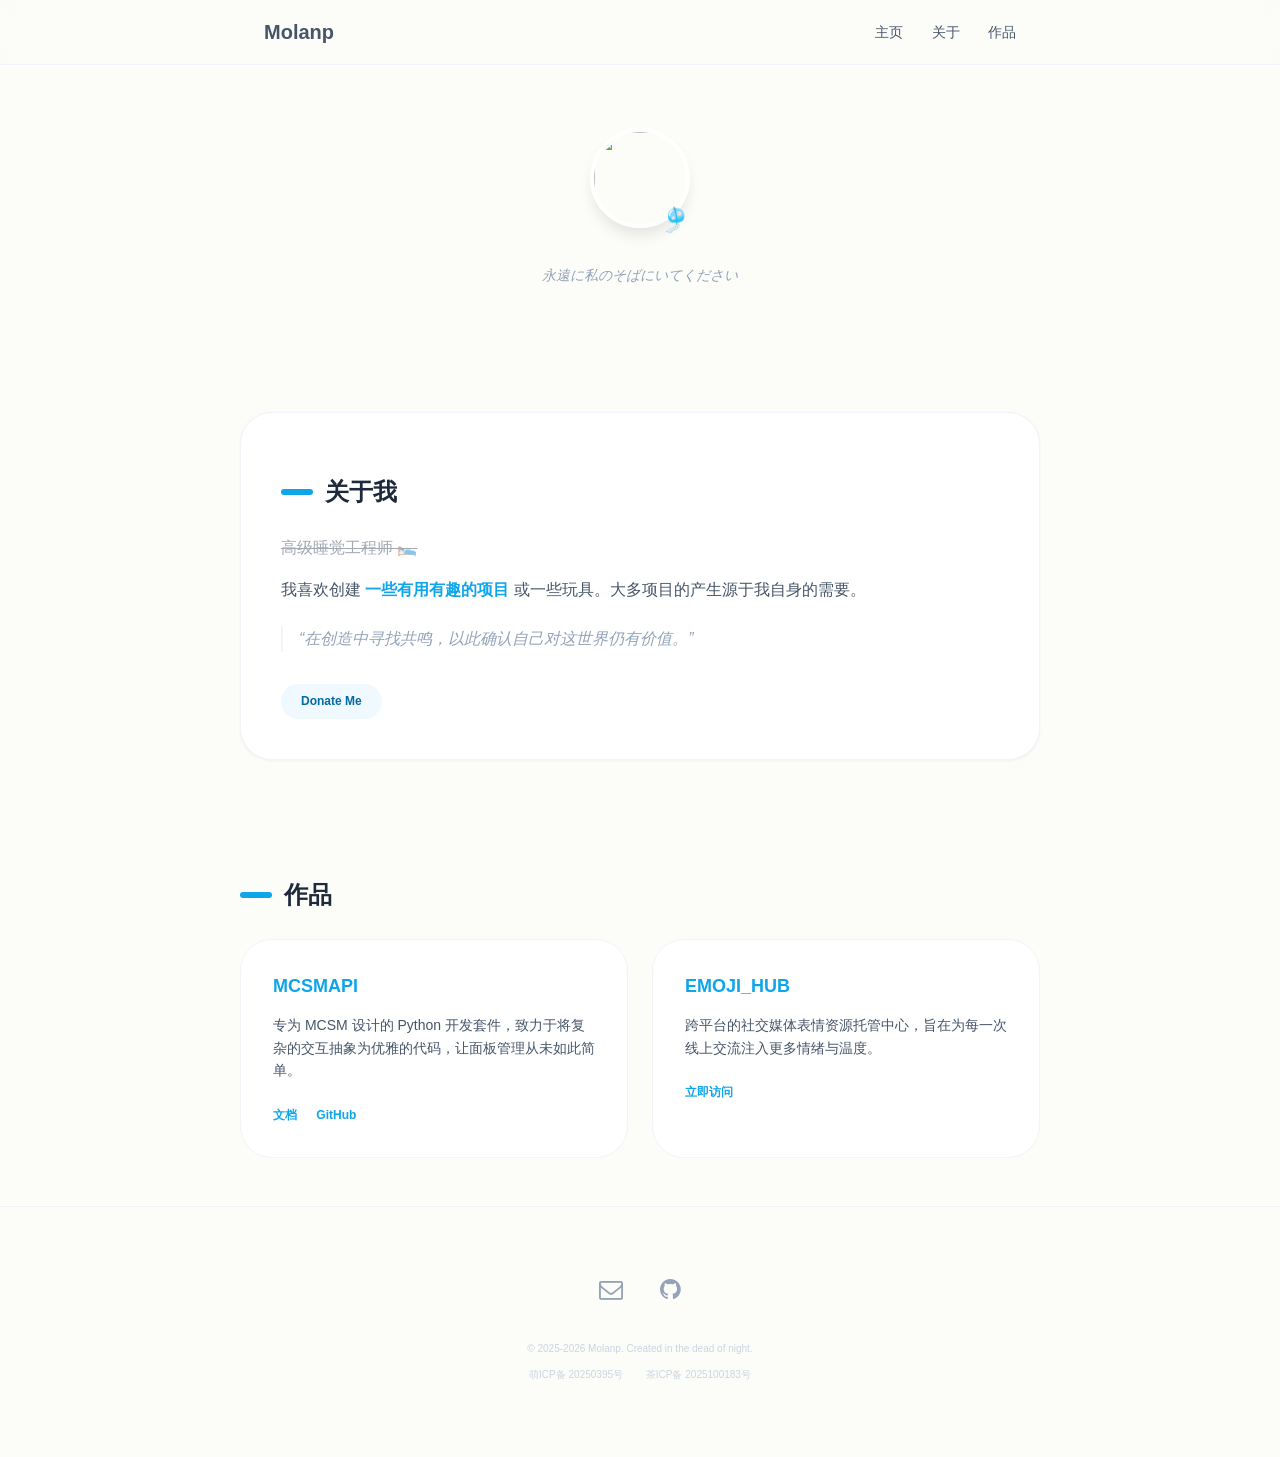
==== commit 63541d1b: "update index.html" ====
--- a/index.html
+++ b/index.html
@@ -1,166 +1,176 @@
 <!DOCTYPE html>
 <html lang="zh">
+
 <head>
   <meta charset="UTF-8">
   <meta name="viewport" content="width=device-width, initial-scale=1">
   <title>Molanp's Homepage</title>
-  <meta name="description" content="小依的个人主页.molanp's personal homepage" />
-  <meta name="keywords" content="小依, 全栈, 宅属性, molanp" />
-  <meta name="author" content="molanp" />
-  <meta name="language" content="en-us" />
-  <link rel="canonical" href="https://awkchan.top/" />
-  <link href="//cdnjs.cloudflare.com/ajax/libs/bulma/1.0.4/css/bulma.min.css" rel="stylesheet">
+
+  <meta name="description" content="小依 (molanp) 的个人主页" />
+  <meta property="og:image" content="https://avatars.githubusercontent.com/u/104612722" />
+  <link rel="icon" href="https://avatars.githubusercontent.com/u/104612722">
   <link rel="stylesheet" href="//cdnjs.cloudflare.com/ajax/libs/font-awesome/4.7.0/css/font-awesome.min.css">
+
   <style>
+    /* 固化的精简版样式，直接适配深浅模式 */
+    :root {
+      --bg: #fcfcf9;
+      --text: #475569;
+      --card: #ffffff;
+      --accent: #0ea5e9;
+      --border: #f1f5f9;
+    }
+
+    @media (prefers-color-scheme: dark) {
+      :root {
+        --bg: #0f172a;
+        --text: #94a3b8;
+        --card: #1e293b;
+        --accent: #38bdf8;
+        --border: #334155;
+      }
+    }
+
+    * { box-sizing: border-box; transition: background-color 0.3s, color 0.3s; }
     body {
-      background-color: #121212;
-      color: #e0e0e0;
+      margin: 0;
+      font-family: -apple-system, BlinkMacSystemFont, "Segoe UI", Roboto, "Helvetica Neue", Arial, sans-serif;
+      background-color: var(--bg);
+      color: var(--text);
+      line-height: 1.6;
     }
-    .navbar, #navbar, .footer {
-      background-color: #1f1f1f;
+
+    .container { max-width: 800px; margin: 0 auto; padding: 0 1.5rem; }
+    
+    /* Navbar */
+    nav {
+      position: fixed; top: 0; width: 100%; z-index: 100;
+      background: rgba(252, 252, 249, 0.8);
+      backdrop-filter: blur(10px);
+      border-bottom: 1px solid var(--border);
     }
-    .navbar-item, .navbar-link {
-      color: #e0e0e0 !important;
+    @media (prefers-color-scheme: dark) { nav { background: rgba(15, 23, 42, 0.8); } }
+    
+    .nav-content {
+      height: 64px; display: flex; align-items: center; justify-content: space-between;
     }
-    .hero {
-      background-color: #1a1a1a;
+    .nav-links a {
+      margin-left: 1.5rem; text-decoration: none; color: inherit; font-size: 0.875rem; font-weight: 500;
     }
+    .nav-links a:hover { color: var(--accent); }
+
+    /* Hero */
+    .hero { padding: 8rem 0 4rem; text-align: center; }
+    .avatar {
+      width: 100px; height: 100px; border-radius: 50%;
+      border: 4px solid var(--card); box-shadow: 0 10px 15px -3px rgba(0,0,0,0.1);
+    }
+    .motto { margin-top: 1.5rem; font-size: 0.875rem; color: #94a3b8; font-style: italic; }
+
+    /* Sections */
+    .section { padding: 3rem 0; }
     .card {
-      background: #1a1b1c;
-      color: #e0e0e0;
+      background: var(--card); padding: 2.5rem; border-radius: 2rem;
+      border: 1px solid var(--border); box-shadow: 0 1px 3px rgba(0,0,0,0.05);
     }
-    .box {
-      background-color: #1f1f1f;
-      color: #e0e0e0;
+    .title { color: #1e293b; font-size: 1.5rem; font-weight: 700; margin-bottom: 1.5rem; display: flex; align-items: center; }
+    @media (prefers-color-scheme: dark) { .title { color: #f1f5f9; } }
+    .title::before { content: ""; width: 32px; height: 6px; background: var(--accent); border-radius: 3px; margin-right: 12px; }
+
+    /* Works Grid */
+    .grid { display: grid; grid-template-columns: repeat(auto-fit, minmax(300px, 1fr)); gap: 1.5rem; }
+    .work-card {
+      background: var(--card); padding: 2rem; border-radius: 2rem; border: 1px solid var(--border);
+      text-decoration: none; color: inherit; transition: transform 0.3s;
     }
-    p:hover {
-      transform: rotate(1deg);
+    .work-card:hover { transform: translateY(-5px); border-color: var(--accent); }
+    .work-title { font-weight: 700; font-size: 1.125rem; margin-bottom: 0.75rem; color: var(--accent); }
+    .work-desc { font-size: 0.875rem; margin-bottom: 1.5rem; }
+
+    /* Buttons & Links */
+    .btn-donate {
+      display: inline-block; padding: 0.5rem 1.25rem; background: #f0f9ff; color: #0369a1;
+      border-radius: 9999px; text-decoration: none; font-size: 0.75rem; font-weight: 700;
     }
-    del {
-      color: #999999;
-      font-size: 0.8rem;
-    }
-    .button {
-      vertical-align: text-medium;
-    }
-    a {
-      color: inherit;
-      text-decoration: inherit;
-    }
+    @media (prefers-color-scheme: dark) { .btn-donate { background: rgba(14, 165, 233, 0.1); color: var(--accent); } }
+    
+    footer { padding: 4rem 0; text-align: center; border-top: 1px solid var(--border); }
+    .social-links a { font-size: 1.5rem; margin: 0 1rem; color: #94a3b8; text-decoration: none; }
+    .social-links a:hover { color: var(--accent); }
+    .icp { font-size: 10px; color: #cbd5e1; margin-top: 2rem; }
   </style>
 </head>
-<body class="has-navbar-fixed-top">
-  <nav class="navbar is-transparent is-fixed-top">
-    <div class="navbar-brand">
-      <span class="navbar-item">Molanp</span>
-      <div class="navbar-burger js-burger" data-target="navbar">
-        <span></span><span></span><span></span>
-      </div>
-    </div>
-    <div id="navbar" class="navbar-menu">
-      <div class="navbar-start">
-        <a class="navbar-item" href="#home">主页</a>
-        <a class="navbar-item" href="#about">关于</a>
-        <a class="navbar-item" href="#works">作品</a>
+
+<body>
+  <nav>
+    <div class="container nav-content">
+      <span style="font-weight: 800; font-size: 1.25rem;">Molanp</span>
+      <div class="nav-links">
+        <a href="#home">主页</a>
+        <a href="#about">关于</a>
+        <a href="#works">作品</a>
       </div>
     </div>
   </nav>
-  <!-- 首页 -->
-  <section id="home" class="hero is-fullheight-with-navbar">
-    <div class="hero-body">
-      <div class="container has-text-centered">
-        <figure class="image is-128x128 is-inline-block">
-          <img class="is-rounded" src="https://avatars.githubusercontent.com/u/104612722">
-        </figure>
-        <p class="has-text-grey-light">🎐 永遠に私のそばにいてください</p>
+
+  <section id="home" class="hero container">
+    <div style="position: relative; display: inline-block;">
+      <img class="avatar" src="https://avatars.githubusercontent.com/u/104612722">
+      <span style="position: absolute; bottom: 0; right: 0; font-size: 1.5rem;">🎐</span>
+    </div>
+    <p class="motto">永遠に私のそばにいてください</p>
+  </section>
+
+  <section id="about" class="section container">
+    <div class="card">
+      <h2 class="title">关于我</h2>
+      <p style="margin-bottom: 1rem;"><del style="opacity: 0.5;">高级睡觉工程师 🛌</del></p>
+      <p>
+        我喜欢创建 <a href="https://github.com/molanp?tab=repositories" target="_blank" style="color: var(--accent); text-decoration: none; font-weight: 600;">一些有用有趣的项目</a> 
+        或一些玩具。大多项目的产生源于我自身的需要。
+      </p>
+      <p style="border-left: 2px solid var(--border); padding-left: 1rem; color: #94a3b8; font-style: italic; margin-top: 1.5rem;">
+        “在创造中寻找共鸣，以此确认自己对这世界仍有价值。”
+      </p>
+      <div style="margin-top: 2rem;">
+        <a href="//afdian.com/a/mikk3" target="_blank" class="btn-donate">Donate Me</a>
       </div>
     </div>
   </section>
-  <!-- 关于我 -->
-  <section id="about" class="section">
-    <div class="container content">
-      <h2 class="title has-text-light">关于我</h2>
-      <p><del>高级睡觉工程师 🛌</del></p>
-      <p>我喜欢创建 <button class="button is-dark is-small">
-          <span class="icon">
-            <i class="fa fa-github"></i>
-          </span>
-          <a href="https://github.com/molanp?tab=repositories" target="_blank">一些有用有趣的项目</a>
-        </button> 或一些玩具。大多项目的产生源于我自身的需要。</p>
-      <p>我只是想让自己被认为有用</p>
-      <p>
-        <span class="tag is-dark">Donate Me&nbsp;<a href="//afdian.com/a/mikk3" target="_blank" rel="noopener">afdian.com/a/mikk3</a></span>
-      </p>
-    </div>
-  </section>
-  <section id="works" class="section">
-    <div class="container content">
-      <h2 class="title has-text-light">作品</h2>
-      <div class="columns is-multiline">
-        <div class="column is-one-third">
-          <div class="card">
-            <div class="card-content">
-              <p class="title is-6 has-text-light">MCSMAPI</p>
-              <p class="has-text-grey-light">一个帮助开发者更好的使用MCSM的py-SDK</p>
-            </div>
-            <footer class="card-footer">
-              <a href="//mcsmapi.awkchan.top" target="_blank" class="card-footer-item">文档</a>
-              <a href="//github.com/molanp/mcsmapi" target="_blank" class="card-footer-item">链接</a>
-            </footer>
-          </div>
+
+  <section id="works" class="section container">
+    <h2 class="title">作品</h2>
+    <div class="grid">
+      <div class="work-card">
+        <div class="work-title">MCSMAPI</div>
+        <p class="work-desc">专为 MCSM 设计的 Python 开发套件，致力于将复杂的交互抽象为优雅的代码，让面板管理从未如此简单。</p>
+        <div style="font-size: 0.75rem; font-weight: 700;">
+          <a href="//mcsmapi.awkchan.top" target="_blank" style="color: var(--accent); text-decoration: none; margin-right: 1rem;">文档</a>
+          <a href="//github.com/molanp/mcsmapi" target="_blank" style="color: var(--accent); text-decoration: none;">GitHub</a>
         </div>
-        <div class="column is-one-third">
-          <div class="card">
-            <div class="card-content">
-              <p class="title is-6 has-text-light">EMOJI_HUB</p>
-              <p class="has-text-grey-light">社交媒体表情资源托管中心</p>
-            </div>
-            <footer class="card-footer">
-              <a href="//emoji.awkchan.top/" target="_blank" class="card-footer-item">链接</a>
-            </footer>
-          </div>
+      </div>
+      <div class="work-card">
+        <div class="work-title">EMOJI_HUB</div>
+        <p class="work-desc">跨平台的社交媒体表情资源托管中心，旨在为每一次线上交流注入更多情绪与温度。</p>
+        <div style="font-size: 0.75rem; font-weight: 700;">
+          <a href="//emoji.awkchan.top/" target="_blank" style="color: var(--accent); text-decoration: none;">立即访问</a>
         </div>
       </div>
     </div>
   </section>
-  <section class="section">
-    <div class="container">
-      <span class="icon-text">
-        <span class="icon">
-          <i class="fa fa-envelope-o"></i>
-        </span>
-        <a href="mailto:molanpp@outlook.com">molanpp@outlook.com</a>
-      </span>
-      <br>
-      <span class="icon-text">
-        <span class="icon">
-          <i class="fa fa-github"></i>
-        </span>
-        <a href="//github.com/molanp" target="_blank">molanp</a>
-      </span>
+
+  <footer>
+    <div class="social-links">
+      <a href="mailto:molanpp@outlook.com"><i class="fa fa-envelope-o"></i></a>
+      <a href="//github.com/molanp" target="_blank"><i class="fa fa-github"></i></a>
     </div>
-  </section>
-  <!-- Footer -->
-  <footer class="footer">
-    <div class="content is-small has-text-centered">
-      <p>© 2025-2026 molanp.Created in the dead of night.</p>
-      <hr>
-      <a href="//icp.gov.moe/?keyword=20250395" target="_blank" rel="noopener" class="underline">萌ICP备 20250395号</a>
-      <a href="//icp.redcha.cn/beian/ICP-2025100183.html" target="_blank" rel="noopener" class="underline">茶ICP备 2025100183号</a>
+    <div class="icp">
+      <p>© 2025-2026 Molanp. Created in the dead of night.</p>
+      <p style="margin-top: 10px;">
+        <a href="//icp.gov.moe/?keyword=20250395" target="_blank" style="color: inherit; text-decoration: none; margin: 0 10px;">萌ICP备 20250395号</a>
+        <a href="//icp.redcha.cn/beian/ICP-2025100183.html" target="_blank" style="color: inherit; text-decoration: none; margin: 0 10px;">茶ICP备 2025100183号</a>
+      </p>
     </div>
   </footer>
-  <script>
-    document.addEventListener('DOMContentLoaded', () => {
-      const $navbarBurgers = Array.prototype.slice.call(document.querySelectorAll('.navbar-burger'), 0);
-      $navbarBurgers.forEach(el => {
-        el.addEventListener('click', () => {
-          const target = el.dataset.target;
-          const $target = document.getElementById(target);
-          el.classList.toggle('is-active');
-          $target.classList.toggle('is-active');
-        });
-      });
-    });
-  </script>
 </body>
-</html>+</html>
